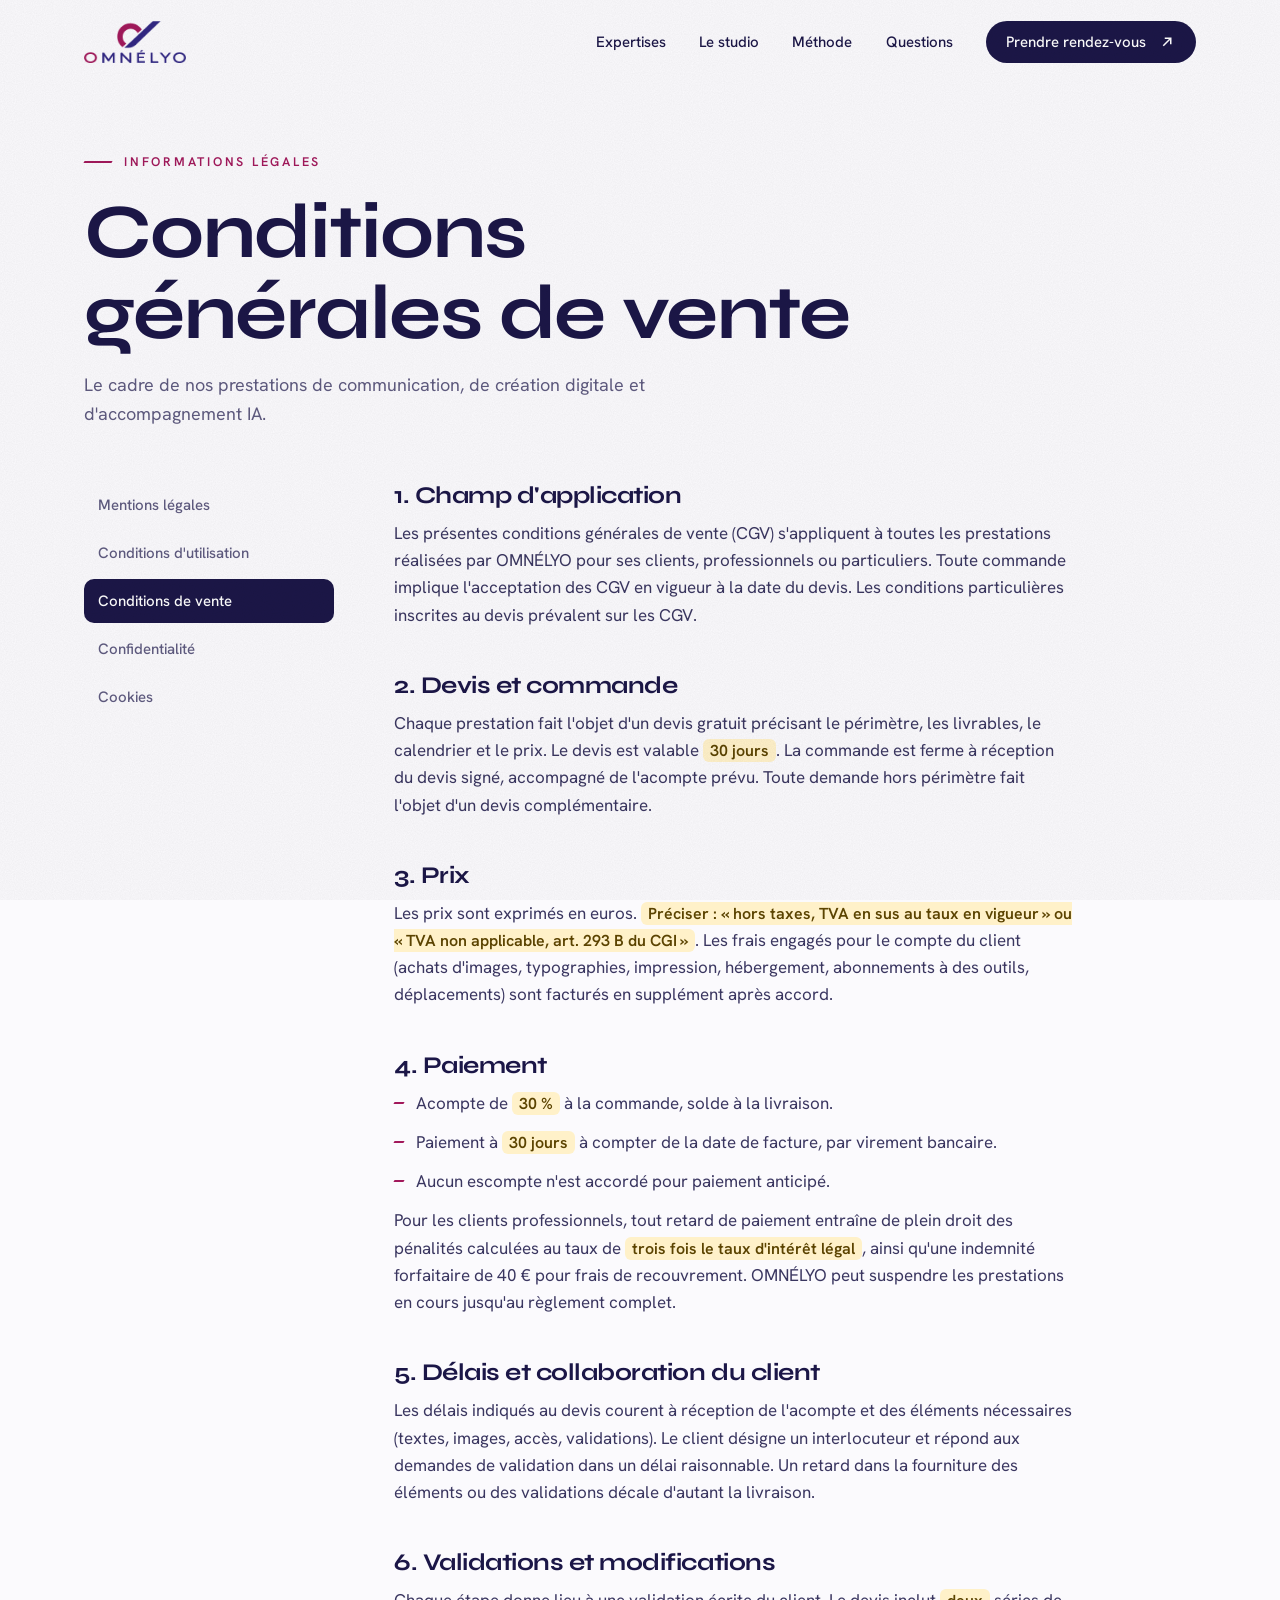
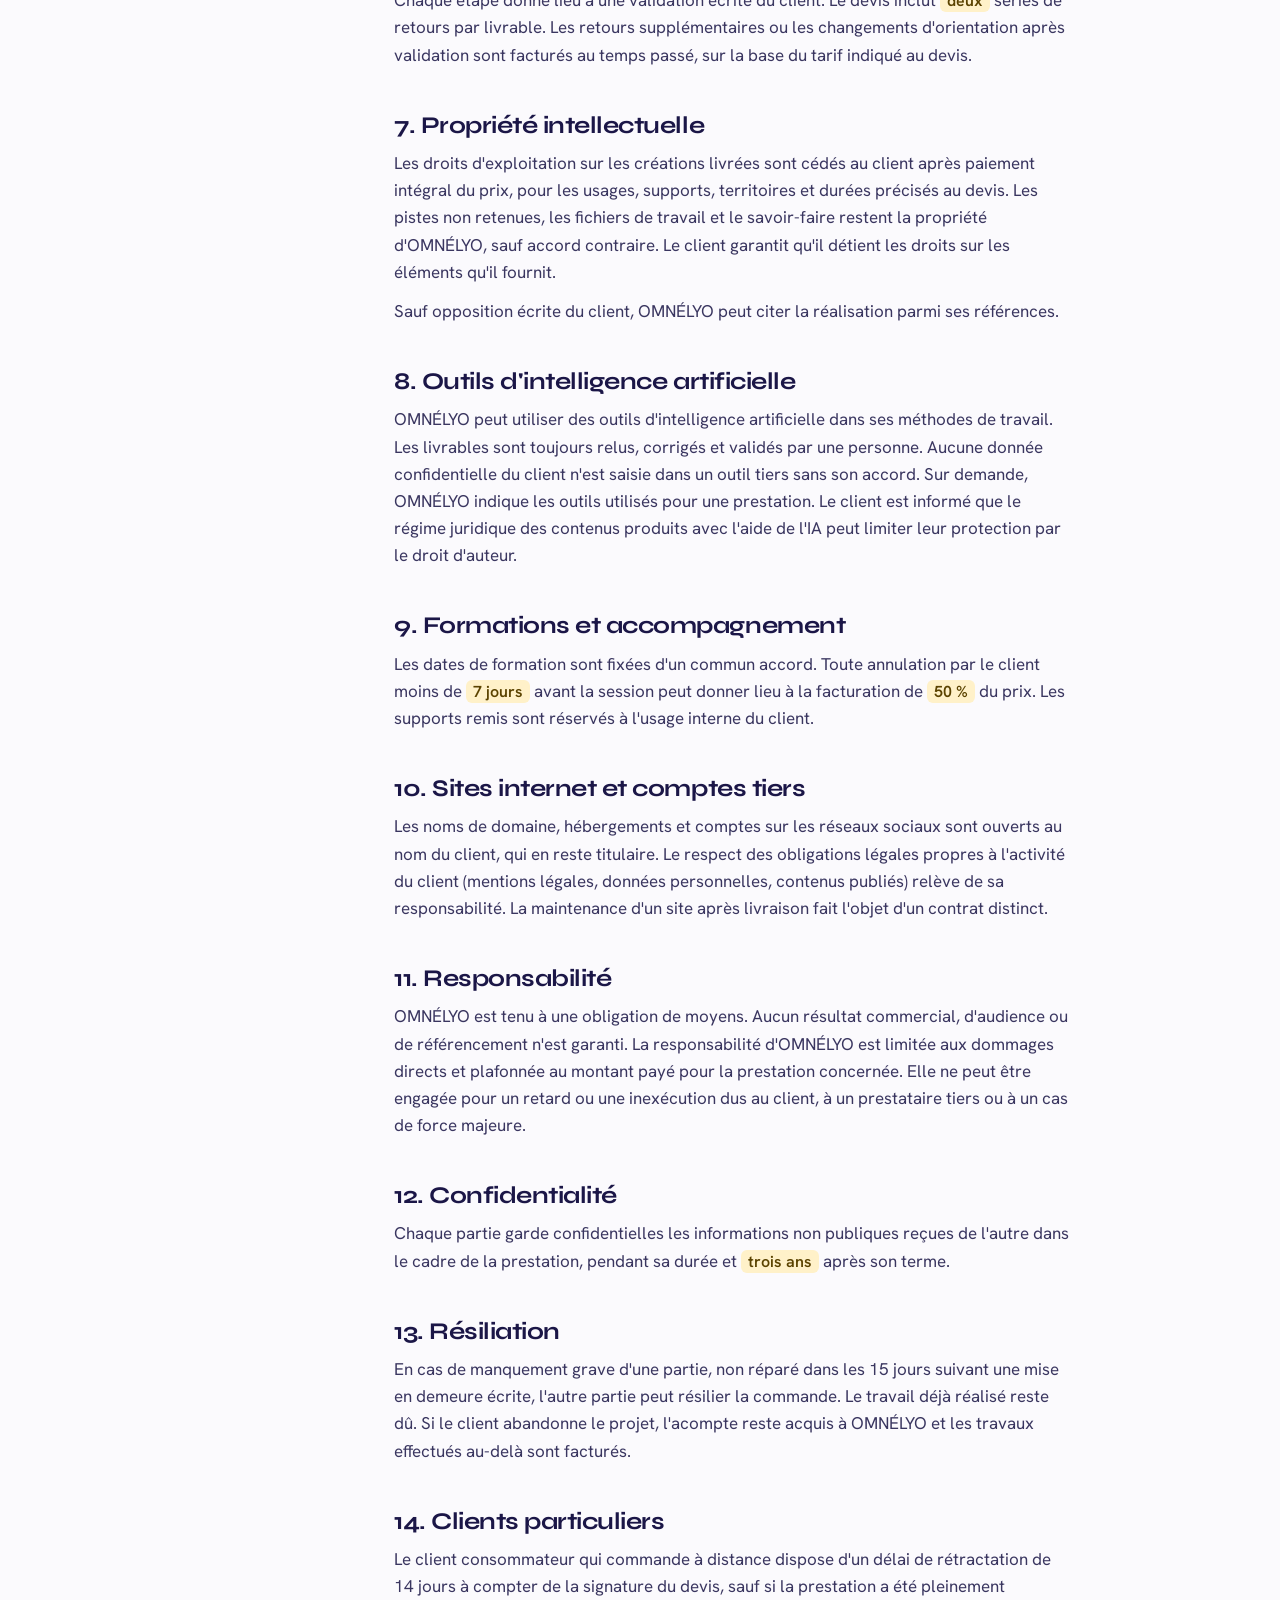
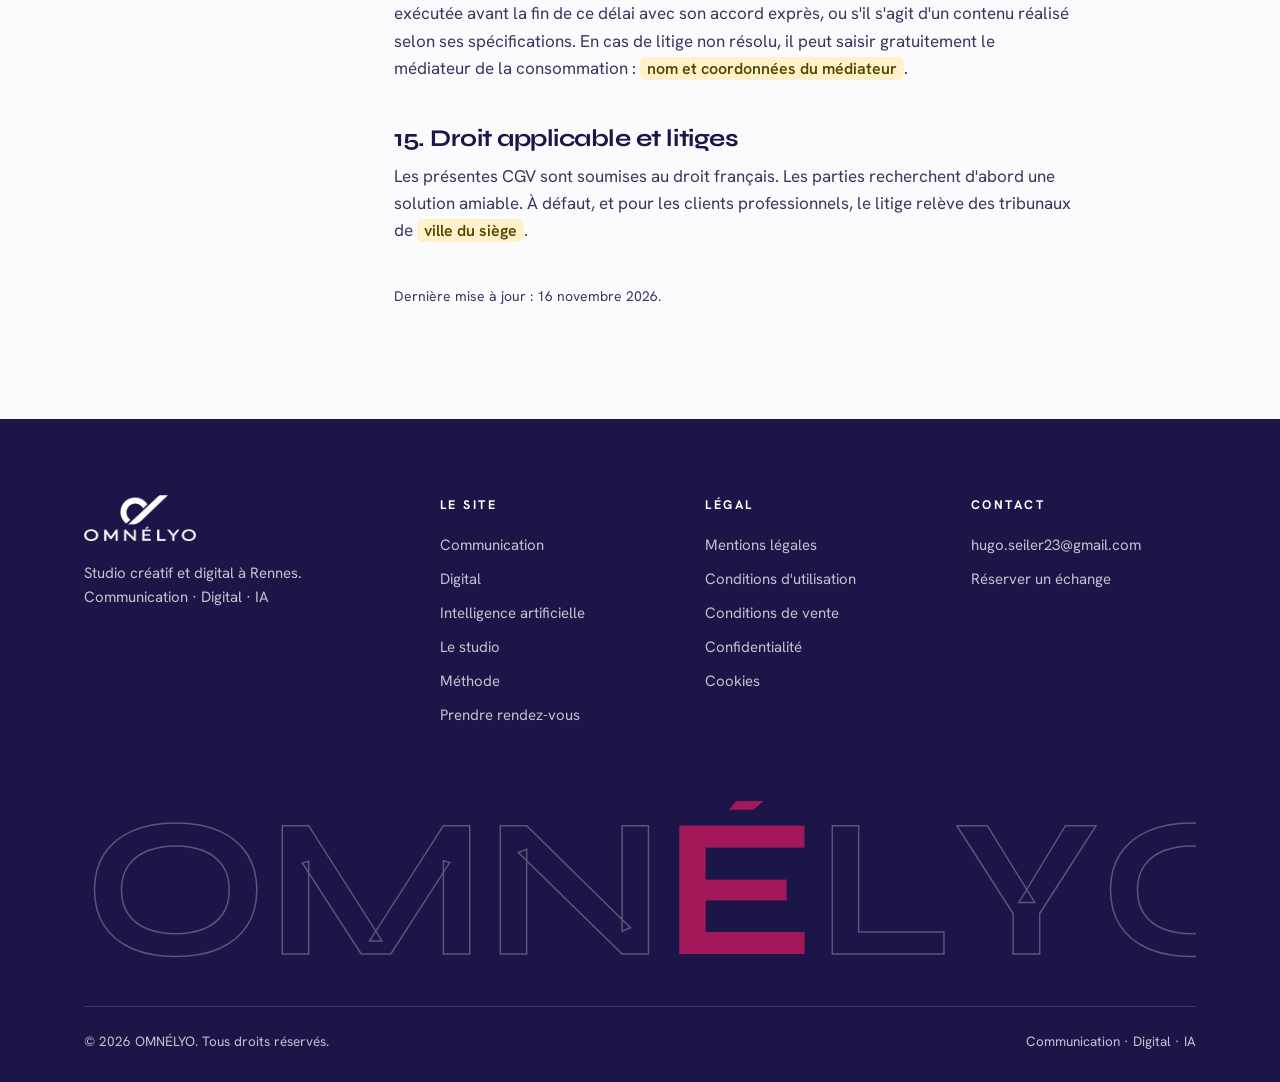
==== cgv/index.html @ 002ac0a0 "Référencement : pages séparées, balises, données structurées, sitemap Co-Authored-By: Claude Fable 5" ====
<!DOCTYPE html>
<html lang="fr">
<head>
<meta charset="utf-8">
<meta name="viewport" content="width=device-width, initial-scale=1">
<title>Conditions générales de vente | OMNÉLYO</title>
<meta name="description" content="Conditions générales de vente des prestations de communication, de création digitale et d&#x27;accompagnement IA d&#x27;OMNÉLYO.">
<meta name="robots" content="index, follow, max-image-preview:large">
<link rel="canonical" href="https://omnelyo.com/cgv/">
<meta property="og:type" content="website">
<meta property="og:site_name" content="OMNÉLYO">
<meta property="og:locale" content="fr_FR">
<meta property="og:title" content="Conditions générales de vente | OMNÉLYO">
<meta property="og:description" content="Conditions générales de vente des prestations de communication, de création digitale et d&#x27;accompagnement IA d&#x27;OMNÉLYO.">
<meta property="og:url" content="https://omnelyo.com/cgv/">
<meta property="og:image" content="https://omnelyo.com/assets/og-omnelyo.png">
<meta property="og:image:width" content="1200">
<meta property="og:image:height" content="630">
<meta name="twitter:card" content="summary_large_image">
<meta name="geo.region" content="FR-35">
<meta name="geo.placename" content="Rennes">
<meta name="theme-color" content="#1B1647">
<link rel="icon" href="../assets/logo-omnelyo.webp">
<link rel="preconnect" href="https://fonts.googleapis.com">
<link rel="preconnect" href="https://fonts.gstatic.com" crossorigin>
<link href="https://fonts.googleapis.com/css2?family=Hanken+Grotesk:wght@400;500;600&family=Syne:wght@600;700&display=swap" rel="stylesheet">
<link rel="stylesheet" href="../css/style.css">
<script>document.documentElement.classList.add("js")</script>
<script type="application/ld+json">{"@context": "https://schema.org", "@graph": [{"@type": "ProfessionalService", "@id": "https://omnelyo.com/#studio", "name": "OMNÉLYO", "url": "https://omnelyo.com/", "logo": "https://omnelyo.com/assets/logo-omnelyo.webp", "image": "https://omnelyo.com/assets/og-omnelyo.png", "description": "Studio créatif et digital à Rennes : communication, digital et intelligence artificielle.", "address": {"@type": "PostalAddress", "addressLocality": "Rennes", "addressRegion": "Bretagne", "addressCountry": "FR"}, "areaServed": [{"@type": "City", "name": "Rennes"}, {"@type": "AdministrativeArea", "name": "Ille-et-Vilaine"}, {"@type": "AdministrativeArea", "name": "Bretagne"}, {"@type": "Country", "name": "France"}], "knowsAbout": ["Stratégie de communication", "Identité visuelle", "Réseaux sociaux", "Montage vidéo", "Création de sites internet", "Intelligence artificielle"]}, {"@type": "BreadcrumbList", "itemListElement": [{"@type": "ListItem", "position": 1, "name": "Accueil", "item": "https://omnelyo.com/"}, {"@type": "ListItem", "position": 2, "name": "Conditions de vente", "item": "https://omnelyo.com/cgv/"}]}]}</script>
</head>
<body>
<a class="skip" href="#main">Aller au contenu</a>
<div class="progress" aria-hidden="true"></div>

<header class="header">
  <div class="wrap header__in">
    <a class="brand" href="../" aria-label="OMNÉLYO, retour à l'accueil"><img src="../assets/logo-omnelyo.webp" alt="OMNÉLYO, studio de communication à Rennes" width="248" height="102"></a>
    <button class="burger" aria-label="Ouvrir le menu" aria-expanded="false" aria-controls="menu"><span></span><span></span></button>
    <nav class="nav" id="menu" aria-label="Navigation principale">
      <a href="../#expertises">Expertises</a>
      <a href="../#studio">Le studio</a>
      <a href="../#methode">Méthode</a>
      <a href="../#questions">Questions</a>
      <a class="btn btn--sm" href="../rendez-vous/">Prendre rendez-vous <svg class="arrow" viewBox="0 0 24 24" fill="none" stroke="currentColor" stroke-width="2" aria-hidden="true"><path d="M7 17 17 7M9 7h8v8"/></svg></a>
    </nav>
  </div>
</header>

<main id="main">
<div class="view is-current">
  <section class="page"><div class="wrap">
    <div class="page__head"><p class="eyebrow">Informations légales</p><h1>Conditions générales de vente</h1><p>Le cadre de nos prestations de communication, de création digitale et d'accompagnement IA.</p></div>
    <div class="legal">
      <nav class="legal__nav" aria-label="Pages légales"><a data-nav href="../mentions-legales/">Mentions légales</a><a data-nav href="../cgu/">Conditions d'utilisation</a><a data-nav class="is-active" aria-current="page" href="../cgv/">Conditions de vente</a><a data-nav href="../confidentialite/">Confidentialité</a><a data-nav href="../cookies/">Cookies</a></nav>
      <div class="prose">
        <h2>1. Champ d'application</h2>
        <p>Les présentes conditions générales de vente (CGV) s'appliquent à toutes les prestations réalisées par OMNÉLYO pour ses clients, professionnels ou particuliers. Toute commande implique l'acceptation des CGV en vigueur à la date du devis. Les conditions particulières inscrites au devis prévalent sur les CGV.</p>
        <h2>2. Devis et commande</h2>
        <p>Chaque prestation fait l'objet d'un devis gratuit précisant le périmètre, les livrables, le calendrier et le prix. Le devis est valable <span class="todo">30 jours</span>. La commande est ferme à réception du devis signé, accompagné de l'acompte prévu. Toute demande hors périmètre fait l'objet d'un devis complémentaire.</p>
        <h2>3. Prix</h2>
        <p>Les prix sont exprimés en euros. <span class="todo">Préciser : « hors taxes, TVA en sus au taux en vigueur » ou « TVA non applicable, art. 293 B du CGI »</span>. Les frais engagés pour le compte du client (achats d'images, typographies, impression, hébergement, abonnements à des outils, déplacements) sont facturés en supplément après accord.</p>
        <h2>4. Paiement</h2>
        <ul>
          <li>Acompte de <span class="todo">30 %</span> à la commande, solde à la livraison.</li>
          <li>Paiement à <span class="todo">30 jours</span> à compter de la date de facture, par virement bancaire.</li>
          <li>Aucun escompte n'est accordé pour paiement anticipé.</li>
        </ul>
        <p>Pour les clients professionnels, tout retard de paiement entraîne de plein droit des pénalités calculées au taux de <span class="todo">trois fois le taux d'intérêt légal</span>, ainsi qu'une indemnité forfaitaire de 40 € pour frais de recouvrement. OMNÉLYO peut suspendre les prestations en cours jusqu'au règlement complet.</p>
        <h2>5. Délais et collaboration du client</h2>
        <p>Les délais indiqués au devis courent à réception de l'acompte et des éléments nécessaires (textes, images, accès, validations). Le client désigne un interlocuteur et répond aux demandes de validation dans un délai raisonnable. Un retard dans la fourniture des éléments ou des validations décale d'autant la livraison.</p>
        <h2>6. Validations et modifications</h2>
        <p>Chaque étape donne lieu à une validation écrite du client. Le devis inclut <span class="todo">deux</span> séries de retours par livrable. Les retours supplémentaires ou les changements d'orientation après validation sont facturés au temps passé, sur la base du tarif indiqué au devis.</p>
        <h2>7. Propriété intellectuelle</h2>
        <p>Les droits d'exploitation sur les créations livrées sont cédés au client après paiement intégral du prix, pour les usages, supports, territoires et durées précisés au devis. Les pistes non retenues, les fichiers de travail et le savoir-faire restent la propriété d'OMNÉLYO, sauf accord contraire. Le client garantit qu'il détient les droits sur les éléments qu'il fournit.</p>
        <p>Sauf opposition écrite du client, OMNÉLYO peut citer la réalisation parmi ses références.</p>
        <h2>8. Outils d'intelligence artificielle</h2>
        <p>OMNÉLYO peut utiliser des outils d'intelligence artificielle dans ses méthodes de travail. Les livrables sont toujours relus, corrigés et validés par une personne. Aucune donnée confidentielle du client n'est saisie dans un outil tiers sans son accord. Sur demande, OMNÉLYO indique les outils utilisés pour une prestation. Le client est informé que le régime juridique des contenus produits avec l'aide de l'IA peut limiter leur protection par le droit d'auteur.</p>
        <h2>9. Formations et accompagnement</h2>
        <p>Les dates de formation sont fixées d'un commun accord. Toute annulation par le client moins de <span class="todo">7 jours</span> avant la session peut donner lieu à la facturation de <span class="todo">50 %</span> du prix. Les supports remis sont réservés à l'usage interne du client.</p>
        <h2>10. Sites internet et comptes tiers</h2>
        <p>Les noms de domaine, hébergements et comptes sur les réseaux sociaux sont ouverts au nom du client, qui en reste titulaire. Le respect des obligations légales propres à l'activité du client (mentions légales, données personnelles, contenus publiés) relève de sa responsabilité. La maintenance d'un site après livraison fait l'objet d'un contrat distinct.</p>
        <h2>11. Responsabilité</h2>
        <p>OMNÉLYO est tenu à une obligation de moyens. Aucun résultat commercial, d'audience ou de référencement n'est garanti. La responsabilité d'OMNÉLYO est limitée aux dommages directs et plafonnée au montant payé pour la prestation concernée. Elle ne peut être engagée pour un retard ou une inexécution dus au client, à un prestataire tiers ou à un cas de force majeure.</p>
        <h2>12. Confidentialité</h2>
        <p>Chaque partie garde confidentielles les informations non publiques reçues de l'autre dans le cadre de la prestation, pendant sa durée et <span class="todo">trois ans</span> après son terme.</p>
        <h2>13. Résiliation</h2>
        <p>En cas de manquement grave d'une partie, non réparé dans les 15 jours suivant une mise en demeure écrite, l'autre partie peut résilier la commande. Le travail déjà réalisé reste dû. Si le client abandonne le projet, l'acompte reste acquis à OMNÉLYO et les travaux effectués au-delà sont facturés.</p>
        <h2>14. Clients particuliers</h2>
        <p>Le client consommateur qui commande à distance dispose d'un délai de rétractation de 14 jours à compter de la signature du devis, sauf si la prestation a été pleinement exécutée avant la fin de ce délai avec son accord exprès, ou s'il s'agit d'un contenu réalisé selon ses spécifications. En cas de litige non résolu, il peut saisir gratuitement le médiateur de la consommation : <span class="todo">nom et coordonnées du médiateur</span>.</p>
        <h2>15. Droit applicable et litiges</h2>
        <p>Les présentes CGV sont soumises au droit français. Les parties recherchent d'abord une solution amiable. À défaut, et pour les clients professionnels, le litige relève des tribunaux de <span class="todo">ville du siège</span>.</p>
        <p class="updated">Dernière mise à jour : 16 novembre 2026.</p>
      </div>
    </div>
  </div></section>
</div>
</main>

<footer class="footer">
  <div class="wrap">
    <div class="footer__grid">
      <div>
        <img class="footer__logo" loading="lazy" src="../assets/logo-omnelyo.webp" alt="OMNÉLYO" width="248" height="102">
        <p>Studio créatif et digital à Rennes.<br>Communication · Digital · IA</p>
      </div>
      <div><h4>Le site</h4><ul><li><a href="../communication/">Communication</a></li><li><a href="../digital/">Digital</a></li><li><a href="../intelligence-artificielle/">Intelligence artificielle</a></li><li><a href="../#studio">Le studio</a></li><li><a href="../#methode">Méthode</a></li><li><a href="../rendez-vous/">Prendre rendez-vous</a></li></ul></div>
      <div><h4>Légal</h4><ul><li><a href="../mentions-legales/">Mentions légales</a></li><li><a href="../cgu/">Conditions d'utilisation</a></li><li><a href="../cgv/">Conditions de vente</a></li><li><a href="../confidentialite/">Confidentialité</a></li><li><a href="../cookies/">Cookies</a></li></ul></div>
      <div><h4>Contact</h4><ul><li><a data-cfg="email" href="mailto:hugo.seiler23@gmail.com">hugo.seiler23@gmail.com</a></li><li><a href="../rendez-vous/">Réserver un échange</a></li></ul></div>
    </div>
    <div class="wordmark reveal" aria-hidden="true"><span style="--i:0">O</span><span style="--i:1">M</span><span style="--i:2">N</span><span style="--i:3">É</span><span style="--i:4">L</span><span style="--i:5">Y</span><span style="--i:6">O</span></div>
    <div class="footer__base"><span>© <span data-year>2026</span> OMNÉLYO. Tous droits réservés.</span><span>Communication · Digital · IA</span></div>
  </div>
</footer>

<script src="../js/main.js" defer></script>
</body>
</html>
---- css/style.css ----
/* OMNÉLYO — feuille de style
   Idée de mise en page : papier clair, encre indigo, un seul geste fort
   (les rubans diagonaux du logo) et beaucoup d'air autour. */
:root {
  color-scheme: light;
  --paper: #FBFAFD;
  --mist: #F1EFF9;
  --ink: #1B1647;
  --indigo: #312783;
  --magenta: #A2185B;
  --muted: #5F5B80;
  --line: rgba(49, 39, 131, .14);
  --white: #fff;
  --font-display: "Syne", "Trebuchet MS", "Segoe UI", sans-serif;
  --font-body: "Hanken Grotesk", "Segoe UI", system-ui, sans-serif;
  --gutter: clamp(20px, 5vw, 72px);
  --max: 1240px;
  --ease: cubic-bezier(.2, .7, .1, 1);
  --radius: 18px;
}

*, *::before, *::after { box-sizing: border-box; }
html { scroll-behavior: smooth; -webkit-text-size-adjust: 100%; }
body {
  margin: 0;
  background: var(--paper);
  color: var(--ink);
  font-family: var(--font-body);
  font-size: 17px;
  line-height: 1.6;
  -webkit-font-smoothing: antialiased;
  overflow-x: hidden;
}
img { max-width: 100%; display: block; }
a { color: inherit; }
h1, h2, h3 { font-family: var(--font-display); line-height: 1.05; margin: 0; text-wrap: balance; letter-spacing: -.02em; }
p { margin: 0; }
ul, ol { margin: 0; padding: 0; list-style: none; }
button { font: inherit; color: inherit; cursor: pointer; }
:focus-visible { outline: 2px solid var(--magenta); outline-offset: 3px; border-radius: 4px; }
::selection { background: var(--magenta); color: var(--white); }

.wrap { width: 100%; max-width: var(--max); margin: 0 auto; padding: 0 var(--gutter); }
.eyebrow {
  font-size: 12.5px; font-weight: 600; letter-spacing: .22em; text-transform: uppercase;
  color: var(--magenta); display: inline-flex; align-items: center; gap: 12px;
}
.eyebrow::before { content: ""; width: 28px; height: 2px; background: currentColor; transform: skewX(-30deg); }

/* ---------- Barre de progression + en-tête ---------- */
.progress { position: fixed; inset: 0 0 auto 0; height: 3px; z-index: 60; background: linear-gradient(90deg, var(--magenta), var(--indigo)); transform-origin: 0 50%; transform: scaleX(0); }
.header {
  position: fixed; inset: 0 0 auto 0; z-index: 50;
  transition: background .4s, box-shadow .4s, backdrop-filter .4s;
}
.header__in { display: flex; align-items: center; justify-content: space-between; gap: 24px; height: 84px; transition: height .4s var(--ease); }
.header.is-scrolled { background: rgba(251, 250, 253, .86); backdrop-filter: blur(14px); -webkit-backdrop-filter: blur(14px); box-shadow: 0 1px 0 var(--line); }
.header.is-scrolled .header__in { height: 66px; }
.brand img { height: 42px; width: auto; transition: height .4s var(--ease); }
.header.is-scrolled .brand img { height: 34px; }
.nav { display: flex; align-items: center; gap: clamp(18px, 2.6vw, 38px); }
.nav a { text-decoration: none; font-size: 15px; font-weight: 500; position: relative; }
.nav a:not(.btn) { padding: 6px 0; }
.nav a:not(.btn)::after { content: ""; position: absolute; left: 0; right: 0; bottom: 0; height: 2px; background: var(--magenta); transform: scaleX(0); transform-origin: 100% 50%; transition: transform .45s var(--ease); }
.nav a:not(.btn):hover::after, .nav a.is-active::after { transform: scaleX(1); transform-origin: 0 50%; }
.burger { display: none; width: 44px; height: 44px; border: 1px solid var(--line); border-radius: 50%; background: var(--white); position: relative; }
.burger span { position: absolute; left: 13px; right: 13px; height: 2px; background: var(--ink); transition: transform .4s var(--ease), top .4s var(--ease); }
.burger span:first-child { top: 17px; } .burger span:last-child { top: 25px; }
.burger[aria-expanded="true"] span:first-child { top: 21px; transform: rotate(45deg); }
.burger[aria-expanded="true"] span:last-child { top: 21px; transform: rotate(-45deg); }

/* ---------- Boutons ---------- */
.btn {
  --bg: var(--ink); --fg: var(--white);
  display: inline-flex; align-items: center; gap: 12px;
  padding: 15px 26px; border-radius: 999px; border: 0;
  background: var(--bg); color: var(--fg); text-decoration: none;
  font-weight: 600; font-size: 15.5px; line-height: 1;
  position: relative; overflow: hidden; isolation: isolate;
  transition: transform .5s var(--ease), box-shadow .5s var(--ease);
  will-change: transform;
}
.btn::before { content: ""; position: absolute; inset: -1px; z-index: -1; background: var(--magenta); transform: translateX(-102%) skewX(-18deg); transform-origin: 0 0; transition: transform .6s var(--ease); width: 130%; }
.btn:hover::before { transform: translateX(-8%) skewX(-18deg); }
.btn:hover { box-shadow: 0 14px 34px -14px rgba(162, 24, 91, .55); }
.btn .arrow { width: 18px; height: 18px; transition: transform .5s var(--ease); }
.btn:hover .arrow { transform: translate(3px, -3px); }
.btn--ghost { --bg: transparent; --fg: var(--ink); box-shadow: inset 0 0 0 1.5px var(--line); }
.btn--ghost:hover { color: var(--white); }
.btn--light { --bg: var(--white); --fg: var(--ink); }
.btn--light:hover { color: var(--white); }
.btn--sm { padding: 12px 20px; font-size: 14.5px; }

/* ---------- Héros ---------- */
.hero { position: relative; padding: clamp(150px, 20vh, 220px) 0 clamp(120px, 20vh, 220px); overflow: hidden; }
.hero canvas { position: absolute; inset: 0; width: 100%; height: 100%; pointer-events: none; }
.hero .wrap { position: relative; }
.hero h1 { font-size: clamp(42px, 7.4vw, 108px); font-weight: 700; max-width: 12ch; margin: 26px 0 30px; }
.hero h1 em { font-style: normal; color: var(--magenta); }
.line { display: block; overflow: hidden; padding-bottom: .08em; }
.line > span { display: block; transform: translateY(105%); animation: rise 1.1s var(--ease) forwards; }
.line:nth-child(2) > span { animation-delay: .1s; } .line:nth-child(3) > span { animation-delay: .2s; } .line:nth-child(4) > span { animation-delay: .3s; }
@keyframes rise { to { transform: none; } }
.hero__lead { font-size: clamp(17px, 1.6vw, 21px); max-width: 46ch; color: var(--muted); }
.hero__cta { display: flex; flex-wrap: wrap; gap: 14px; margin-top: 38px; }
.fade-in { opacity: 0; transform: translateY(18px); animation: fadeUp 1s var(--ease) .55s forwards; }
.fade-in.d2 { animation-delay: .7s; } .fade-in.d0 { animation-delay: .05s; }
@keyframes fadeUp { to { opacity: 1; transform: none; } }
.hero__meta { position: absolute; right: var(--gutter); bottom: -70px; font-size: 12.5px; letter-spacing: .22em; text-transform: uppercase; color: var(--muted); display: flex; align-items: center; gap: 12px; }
.hero__meta i { width: 1px; height: 46px; background: var(--ink); display: block; transform-origin: 50% 0; animation: drip 2.2s var(--ease) infinite; }
@keyframes drip { 0% { transform: scaleY(0); } 50% { transform: scaleY(1); transform-origin: 50% 0; } 51% { transform-origin: 50% 100%; } 100% { transform: scaleY(0); transform-origin: 50% 100%; } }

/* ---------- Bandeau défilant ---------- */
.marquee { border-block: 1px solid var(--line); padding: 22px 0; overflow: hidden; background: var(--white); }
.marquee__track { display: flex; width: max-content; gap: 0; animation: slide 38s linear infinite; }
.marquee:hover .marquee__track { animation-play-state: paused; }
.marquee span { font-family: var(--font-display); font-weight: 600; font-size: clamp(18px, 2vw, 26px); white-space: nowrap; padding: 0 26px; display: inline-flex; align-items: center; gap: 52px; }
.marquee span::after { content: ""; width: 3px; height: 26px; background: var(--magenta); transform: skewX(-24deg); }
@keyframes slide { to { transform: translateX(-50%); } }

/* ---------- Sections ---------- */
.section { padding: clamp(84px, 11vw, 160px) 0; position: relative; }
.section__head { display: grid; grid-template-columns: 1fr 1fr; gap: 28px 60px; align-items: end; margin-bottom: clamp(44px, 6vw, 84px); }
.section__head h2 { font-size: clamp(34px, 4.8vw, 66px); font-weight: 700; margin-top: 20px; }

.section__head p:not(.eyebrow) { color: var(--muted); max-width: 48ch; font-size: 18px; }

/* Expertises */
.pillars { display: grid; grid-template-columns: repeat(3, 1fr); gap: 20px; }
.pillar {
  --mx: 50%; --my: 0%;
  position: relative; background: var(--white); border: 1px solid var(--line); border-radius: var(--radius);
  padding: clamp(26px, 3vw, 40px); overflow: hidden; display: flex; flex-direction: column; gap: 22px;
  transition: transform .6s var(--ease), border-color .4s, box-shadow .6s var(--ease);
}
.pillar::before { content: ""; position: absolute; inset: 0; background: radial-gradient(420px circle at var(--mx) var(--my), rgba(162, 24, 91, .10), transparent 60%); opacity: 0; transition: opacity .5s; pointer-events: none; }
.pillar:hover { transform: translateY(-6px); border-color: rgba(162, 24, 91, .35); box-shadow: 0 30px 60px -36px rgba(27, 22, 71, .35); }
.pillar:hover::before { opacity: 1; }
.pillar__num { font-family: var(--font-display); font-size: 14px; font-weight: 700; color: var(--magenta); letter-spacing: .1em; display: flex; justify-content: space-between; align-items: center; }
.pillar__icon { width: 54px; height: 54px; color: var(--indigo); }
.pillar__icon path, .pillar__icon circle, .pillar__icon rect { stroke-dasharray: 200; stroke-dashoffset: 200; transition: stroke-dashoffset 1.6s var(--ease) .2s; }
.is-in .pillar__icon path, .is-in .pillar__icon circle, .is-in .pillar__icon rect { stroke-dashoffset: 0; }
.pillar h3 { font-size: clamp(26px, 2.6vw, 34px); font-weight: 700; }
.pillar > p { color: var(--muted); font-size: 16px; }
.pillar li { padding: 13px 0; border-top: 1px solid var(--line); font-size: 15.5px; font-weight: 500; display: flex; gap: 12px; align-items: baseline; }
.pillar li::before { content: ""; flex: none; width: 10px; height: 2px; background: var(--magenta); transform: translateY(-4px) skewX(-30deg); transition: width .4s var(--ease); }
.pillar li:hover::before { width: 20px; }

/* Studio (fond encre) */
.studio { background: var(--ink); color: var(--white); overflow: hidden; }
.studio::before { content: ""; position: absolute; top: -20%; right: -8%; width: 46vw; height: 140%; background: linear-gradient(180deg, rgba(162, 24, 91, .5), rgba(49, 39, 131, 0)); transform: skewX(-24deg); opacity: .5; pointer-events: none; }
.studio .eyebrow { color: #F08DBB; }
.studio__quote { font-family: var(--font-display); font-weight: 600; font-size: clamp(28px, 4.4vw, 60px); line-height: 1.12; letter-spacing: -.02em; max-width: 19ch; margin: 26px 0 0; position: relative; }
.studio__quote .w { opacity: .22; transition: opacity .5s; }
.studio__quote .w.on { opacity: 1; }
.studio__grid { display: grid; grid-template-columns: 1.5fr 1fr; gap: 60px; align-items: end; position: relative; }
.studio__grid > p:not(.studio__quote) { color: rgba(255, 255, 255, .72); font-size: 18px; max-width: 40ch; }
.figures { display: grid; grid-template-columns: repeat(3, 1fr); gap: 20px; margin-top: clamp(56px, 7vw, 100px); border-top: 1px solid rgba(255, 255, 255, .16); position: relative; }
.figure { padding-top: 26px; }
.figure b { font-family: var(--font-display); font-size: clamp(54px, 7vw, 104px); font-weight: 700; line-height: 1; display: block; font-variant-numeric: tabular-nums; }
.figure span { color: rgba(255, 255, 255, .7); font-size: 15.5px; display: block; margin-top: 10px; max-width: 24ch; }

/* Méthode */
.steps { position: relative; display: grid; gap: 0; max-width: 900px; margin-left: auto; }
.steps__rail { position: absolute; left: 21px; top: 10px; bottom: 10px; width: 2px; background: var(--line); }
.steps__rail i { position: absolute; inset: 0; background: linear-gradient(180deg, var(--magenta), var(--indigo)); transform-origin: 50% 0; transform: scaleY(0); display: block; }
.step { display: grid; grid-template-columns: 44px 1fr; gap: clamp(20px, 4vw, 48px); padding: 26px 0 46px; position: relative; }
.step__dot { width: 44px; height: 44px; border-radius: 50%; background: var(--paper); border: 2px solid var(--line); display: grid; place-items: center; font-family: var(--font-display); font-weight: 700; font-size: 14px; z-index: 1; transition: background .5s, color .5s, border-color .5s, transform .5s var(--ease); }
.step.is-in .step__dot { background: var(--ink); color: var(--white); border-color: var(--ink); transform: scale(1.08); }
.step h3 { font-size: clamp(24px, 2.6vw, 34px); margin-bottom: 10px; }
.step p { color: var(--muted); max-width: 52ch; }

/* Engagements */
.values { background: var(--mist); }
.values__grid { display: grid; grid-template-columns: repeat(4, 1fr); gap: 0; border-top: 1px solid var(--line); }
.value { padding: 34px 26px 34px 0; border-right: 1px solid var(--line); margin-right: 26px; }
.value:last-child { border-right: 0; margin-right: 0; }
.value h3 { font-size: 22px; margin-bottom: 12px; }
.value p { color: var(--muted); font-size: 15.5px; }
.value svg { width: 30px; height: 30px; color: var(--magenta); margin-bottom: 22px; }

/* Appel final */
.cta { padding: clamp(84px, 11vw, 150px) 0; }
.cta__box { background: var(--indigo); color: var(--white); border-radius: clamp(20px, 3vw, 36px); padding: clamp(40px, 7vw, 100px); position: relative; overflow: hidden; display: grid; gap: 30px; }
.cta__box::before, .cta__box::after { content: ""; position: absolute; top: -30%; height: 160%; transform: skewX(-24deg); pointer-events: none; }
.cta__box::before { right: 6%; width: 16%; background: var(--magenta); animation: sway 9s ease-in-out infinite alternate; }
.cta__box::after { right: 26%; width: 5%; background: rgba(255, 255, 255, .12); animation: sway 12s ease-in-out infinite alternate-reverse; }
@keyframes sway { to { transform: skewX(-24deg) translateX(46px); } }
.cta__box > * { position: relative; z-index: 1; }
.cta__box h2 { font-size: clamp(36px, 6vw, 84px); max-width: 13ch; }
.cta__box p { max-width: 44ch; color: rgba(255, 255, 255, .8); font-size: 18px; }

/* ---------- Pied de page ---------- */
.footer { background: var(--ink); color: rgba(255, 255, 255, .74); padding: 76px 0 30px; font-size: 15px; }
.footer__grid { display: grid; grid-template-columns: 1.4fr 1fr 1fr 1fr; gap: 40px; }
.footer__logo { height: 46px; width: auto; filter: brightness(0) invert(1); margin-bottom: 20px; }
.footer h4 { font-family: var(--font-body); color: var(--white); font-size: 12.5px; letter-spacing: .2em; text-transform: uppercase; margin: 0 0 18px; }
.footer li { margin-bottom: 10px; }
.footer a { text-decoration: none; transition: color .3s; }
.footer a:hover { color: var(--white); }
.footer__base { margin-top: 60px; padding-top: 24px; border-top: 1px solid rgba(255, 255, 255, .14); display: flex; flex-wrap: wrap; gap: 12px 30px; justify-content: space-between; font-size: 13.5px; }

/* ---------- Apparitions au défilement ---------- */
.js .reveal { opacity: 0; transform: translateY(34px); transition: opacity 1s var(--ease), transform 1.1s var(--ease); transition-delay: calc(var(--i, 0) * 90ms); }
.js .reveal.is-in { opacity: 1; transform: none; }

/* ---------- Vues (routage par ancre) ---------- */
.view { display: none; }
.view.is-current { display: block; animation: viewIn .7s var(--ease); }
@keyframes viewIn { from { opacity: 0; transform: translateY(16px); } }
.page { padding: clamp(130px, 16vh, 180px) 0 100px; }
.page__head { max-width: 860px; margin-bottom: 54px; }
.page__head h1 { font-size: clamp(38px, 6vw, 80px); margin: 20px 0 18px; }
.page__head p:not(.eyebrow) { color: var(--muted); font-size: 18px; max-width: 58ch; }

/* ---------- Rendez-vous ---------- */
.booking { display: grid; grid-template-columns: 1fr 340px; gap: 28px; align-items: start; }
.booking__main { background: var(--white); border: 1px solid var(--line); border-radius: var(--radius); padding: clamp(22px, 3.4vw, 44px); min-width: 0; }
.stepper { display: flex; gap: 8px; margin-bottom: 34px; }
.stepper li { flex: 1; font-size: 13px; font-weight: 600; color: var(--muted); padding-top: 12px; border-top: 3px solid var(--line); transition: color .4s, border-color .4s; }
.stepper li.is-on { color: var(--ink); border-color: var(--magenta); }
.stepper li.is-done { color: var(--ink); border-color: var(--indigo); }
.bstep { display: none; border: 0; padding: 0; margin: 0; min-width: 0; }
.bstep.is-current { display: block; animation: viewIn .55s var(--ease); }
.bstep legend, .bstep h2 { font-family: var(--font-display); font-size: clamp(24px, 2.6vw, 32px); font-weight: 700; padding: 0; margin-bottom: 8px; letter-spacing: -.02em; }
.bstep .hint { color: var(--muted); margin-bottom: 26px; font-size: 16px; }
.choices { display: grid; grid-template-columns: repeat(2, 1fr); gap: 12px; }
.choice { position: relative; }
.choice input { position: absolute; opacity: 0; inset: 0; }
.choice label { display: block; height: 100%; padding: 20px; border: 1.5px solid var(--line); border-radius: 14px; cursor: pointer; transition: border-color .3s, background .3s, transform .4s var(--ease); }
.choice label b { display: block; font-family: var(--font-display); font-size: 19px; margin-bottom: 4px; }
.choice label span { color: var(--muted); font-size: 14.5px; line-height: 1.45; display: block; }
.choice label:hover { transform: translateY(-2px); border-color: rgba(49, 39, 131, .4); }
.choice input:checked + label { border-color: var(--magenta); background: rgba(162, 24, 91, .05); }
.choice input:focus-visible + label { outline: 2px solid var(--magenta); outline-offset: 3px; }
.days { display: grid; grid-auto-flow: column; grid-auto-columns: 78px; gap: 8px; overflow-x: auto; padding: 4px 2px 14px; scrollbar-width: thin; }
.day, .slot { border: 1.5px solid var(--line); background: var(--white); border-radius: 12px; transition: border-color .3s, background .3s, color .3s, transform .3s var(--ease); }
.day { padding: 12px 6px; text-align: center; line-height: 1.25; }
.day small { display: block; font-size: 12px; text-transform: uppercase; letter-spacing: .1em; color: var(--muted); }
.day b { display: block; font-family: var(--font-display); font-size: 24px; }
.day:hover, .slot:hover { border-color: rgba(49, 39, 131, .45); transform: translateY(-2px); }
.day[aria-pressed="true"], .slot[aria-pressed="true"] { background: var(--ink); border-color: var(--ink); color: var(--white); }
.day[aria-pressed="true"] small { color: rgba(255, 255, 255, .7); }
.slots { display: grid; grid-template-columns: repeat(auto-fill, minmax(96px, 1fr)); gap: 8px; margin-top: 18px; }
.slot { padding: 12px; font-weight: 600; font-variant-numeric: tabular-nums; }
.sub { font-size: 13px; font-weight: 600; letter-spacing: .14em; text-transform: uppercase; color: var(--muted); margin: 22px 0 8px; }
.fields { display: grid; grid-template-columns: 1fr 1fr; gap: 16px; }
.field { display: grid; gap: 6px; }
.field--full { grid-column: 1 / -1; }
.field label { font-size: 14px; font-weight: 600; }
.field input, .field textarea { font: inherit; color: var(--ink); padding: 14px 16px; border: 1.5px solid var(--line); border-radius: 12px; background: var(--paper); width: 100%; transition: border-color .3s, box-shadow .3s; }
.field input:focus, .field textarea:focus { outline: 0; border-color: var(--indigo); box-shadow: 0 0 0 4px rgba(49, 39, 131, .12); }
.field textarea { min-height: 110px; resize: vertical; }
.consent { display: flex; gap: 12px; align-items: flex-start; font-size: 14.5px; color: var(--muted); grid-column: 1 / -1; }
.consent input { width: 20px; height: 20px; margin-top: 2px; accent-color: var(--magenta); flex: none; }
.bnav { display: flex; justify-content: space-between; gap: 12px; margin-top: 34px; flex-wrap: wrap; }
.error { color: #B3123F; font-size: 14.5px; font-weight: 600; margin-top: 16px; min-height: 1.4em; }
.recap { background: var(--ink); color: var(--white); border-radius: var(--radius); padding: 30px; position: sticky; top: 90px; overflow: hidden; }
.recap::before { content: ""; position: absolute; top: -20%; right: -30px; width: 70px; height: 140%; background: var(--magenta); transform: skewX(-24deg); opacity: .55; }
.recap > * { position: relative; }
.recap h3 { font-size: 20px; margin-bottom: 20px; }
.recap dl { margin: 0; display: grid; gap: 16px; }
.recap dt { font-size: 12px; letter-spacing: .18em; text-transform: uppercase; color: rgba(255, 255, 255, .6); }
.recap dd { margin: 2px 0 0; font-weight: 600; font-size: 16.5px; }
.recap p { margin-top: 24px; font-size: 14px; color: rgba(255, 255, 255, .7); }
.done { text-align: left; }
.done__check { width: 64px; height: 64px; margin-bottom: 22px; color: var(--magenta); }
.done__check circle, .done__check path { stroke-dasharray: 180; stroke-dashoffset: 180; animation: draw 1.2s var(--ease) .15s forwards; }
@keyframes draw { to { stroke-dashoffset: 0; } }
.done pre { white-space: pre-wrap; font: 14.5px/1.6 var(--font-body); background: var(--mist); border-radius: 12px; padding: 18px; margin: 22px 0; overflow-wrap: anywhere; }
.done__actions { display: flex; flex-wrap: wrap; gap: 12px; }

/* ---------- Pages légales ---------- */
.legal { display: grid; grid-template-columns: 250px 1fr; gap: 60px; align-items: start; }
.legal__nav { position: sticky; top: 96px; display: grid; gap: 4px; }
.legal__nav a { text-decoration: none; padding: 10px 14px; border-radius: 10px; font-weight: 500; font-size: 15px; color: var(--muted); transition: background .3s, color .3s; }
.legal__nav a:hover { background: var(--mist); color: var(--ink); }
.legal__nav a.is-active { background: var(--ink); color: var(--white); }
.prose { max-width: 68ch; }
.prose h2 { font-size: 24px; margin: 44px 0 12px; }
.prose h2:first-child { margin-top: 0; }
.prose p, .prose li { color: #3A3660; margin-bottom: 12px; }
.prose ul { list-style: none; }
.prose li { padding-left: 22px; position: relative; }
.prose li::before { content: ""; position: absolute; left: 0; top: .72em; width: 10px; height: 2px; background: var(--magenta); transform: skewX(-30deg); }
.prose a { color: var(--indigo); text-underline-offset: 3px; }
.prose table { border-collapse: collapse; width: 100%; font-size: 15px; margin: 8px 0 16px; }
.prose th, .prose td { text-align: left; padding: 10px 12px; border-bottom: 1px solid var(--line); vertical-align: top; }
.prose .table { overflow-x: auto; }
.todo { background: #FFF1C9; color: #5B4300; padding: 1px 7px; border-radius: 6px; font-weight: 600; font-size: .94em; white-space: normal; }
.updated { font-size: 14px; color: var(--muted); margin-top: 40px; }

/* ---------- Adaptation aux écrans ---------- */
@media (max-width: 1000px) {
  .pillars { grid-template-columns: 1fr; }
  .section__head, .studio__grid { grid-template-columns: 1fr; }
  .values__grid { grid-template-columns: 1fr 1fr; }
  .value { border-right: 0; margin-right: 0; border-bottom: 1px solid var(--line); padding-right: 20px; }
  .booking { grid-template-columns: 1fr; }
  .recap { position: static; }
  .legal { grid-template-columns: 1fr; gap: 30px; }
  .legal__nav { position: static; display: flex; flex-wrap: wrap; }
  .footer__grid { grid-template-columns: 1fr 1fr; }
}
@media (max-width: 820px) {
  .burger { display: block; z-index: 2; }
  .nav { position: fixed; inset: 0; background: var(--paper); flex-direction: column; justify-content: center; gap: 26px; opacity: 0; visibility: hidden; transform: translateY(-12px); transition: opacity .4s, transform .5s var(--ease), visibility .4s; }
  .nav.is-open { opacity: 1; visibility: visible; transform: none; }
  .nav a:not(.btn) { font-family: var(--font-display); font-size: 30px; font-weight: 700; }
  .hero__meta { display: none; }
  .hero canvas { opacity: .55; }
}
@media (max-width: 600px) {
  body { font-size: 16px; }
  .figures { grid-template-columns: 1fr; }
  .values__grid, .choices, .fields, .footer__grid { grid-template-columns: 1fr; }
  .stepper li { font-size: 0; } .stepper li::first-letter { font-size: 13px; }
  .step { grid-template-columns: 44px 1fr; gap: 18px; }
}
@media (prefers-reduced-motion: reduce) {
  html { scroll-behavior: auto; }
  *, *::before, *::after { animation-duration: .01ms !important; animation-iteration-count: 1 !important; transition-duration: .01ms !important; transition-delay: 0ms !important; }
  .marquee__track { animation: none; }
  .js .reveal { opacity: 1; transform: none; }
}

html:not(.js) .view { display: block; }

/* =====================================================================
   VERSION 2 — rythme plus posé, signature plus affirmée
   ===================================================================== */
:root { --ease: cubic-bezier(.16, .84, .24, 1); }
.section { padding: clamp(70px, 8vw, 124px) 0; }
.section__head { margin-bottom: clamp(34px, 4.5vw, 64px); }
.hero { padding-bottom: clamp(110px, 16vh, 180px); }

/* Rideau d'ouverture : les deux obliques du logo s'écartent */
.curtain { position: fixed; inset: 0; z-index: 100; pointer-events: none; overflow: hidden; }
.curtain i { position: absolute; top: -20%; height: 140%; width: 200vmax; transform: skewX(-24deg); }
.curtain i:first-child { right: calc(50% - 1px); background: var(--ink); animation: wipeL 1.5s var(--ease) .25s forwards; }
.curtain i:last-child { left: calc(50% - 1px); background: var(--magenta); animation: wipeR 1.5s var(--ease) .25s forwards; }
@keyframes wipeL { to { transform: skewX(-24deg) translateX(-130vmax); } }
@keyframes wipeR { to { transform: skewX(-24deg) translateX(130vmax); } }

/* Entrée du héros, calée après le rideau */
.line > span { animation-duration: 1.7s; animation-delay: .85s; }
.line:nth-child(2) > span { animation-delay: 1s; } .line:nth-child(3) > span { animation-delay: 1.15s; }
.fade-in { animation-duration: 1.5s; animation-delay: 1.6s; }
.fade-in.d0 { animation-delay: .8s; } .fade-in.d2 { animation-delay: 1.8s; }
.js .reveal { transition-duration: 1.5s, 1.6s; transition-delay: calc(var(--i, 0) * 140ms); }
.view.is-current { animation-duration: 1s; }
.btn::before { transition-duration: .85s; }
.btn, .btn .arrow { transition-duration: .7s; }

/* Bandeau typographique */
.bigtype { padding: clamp(26px, 4vw, 54px) 0; border-block: 1px solid var(--line); background: var(--white); overflow: hidden; display: grid; gap: clamp(6px, 1vw, 14px); }
.bigtype__row { display: flex; align-items: center; width: max-content; gap: clamp(22px, 3vw, 48px); will-change: transform; }
.bigtype__row span { font-family: var(--font-display); font-weight: 700; font-size: clamp(46px, 9vw, 138px); line-height: 1; letter-spacing: -.03em; white-space: nowrap; color: var(--ink); }
.bigtype__row span.o { color: transparent; -webkit-text-stroke: 1.5px var(--ink); }
.bigtype__row i { flex: none; width: clamp(6px, .8vw, 12px); height: clamp(44px, 8vw, 120px); background: var(--magenta); transform: skewX(-24deg); }
.bigtype__row:last-child span { color: transparent; -webkit-text-stroke: 1.5px rgba(49, 39, 131, .45); }
.bigtype__row:last-child span.o { color: var(--indigo); -webkit-text-stroke: 0; }
.bigtype__row:last-child i { background: var(--indigo); }

/* Expertises : index typographique */
.xp { border-top: 1px solid var(--line); }
.xp__item { border-bottom: 1px solid var(--line); position: relative; }
.xp__item h3 { font: inherit; letter-spacing: 0; }
.xp__head { width: 100%; background: none; border: 0; display: grid; grid-template-columns: 70px 1fr auto; align-items: center; gap: 20px; padding: clamp(18px, 2.2vw, 32px) 0; text-align: left; }
.xp__num { font-family: var(--font-display); font-weight: 700; font-size: 14px; letter-spacing: .1em; color: var(--magenta); }
.xp__title { font-family: var(--font-display); font-weight: 700; font-size: clamp(32px, 6.2vw, 92px); line-height: 1; letter-spacing: -.03em; color: transparent; -webkit-text-stroke: 1.5px var(--ink); transition: color .9s var(--ease), transform 1s var(--ease), -webkit-text-stroke-color .9s; }
.xp__head:hover .xp__title { transform: translateX(16px); }
.xp__item.is-open .xp__title { color: var(--ink); }
.xp__sign { width: 56px; height: 56px; border-radius: 50%; border: 1.5px solid var(--line); position: relative; flex: none; transition: background .7s, border-color .7s, transform .9s var(--ease); }
.xp__sign::before, .xp__sign::after { content: ""; position: absolute; left: 50%; top: 50%; width: 18px; height: 2px; margin: -1px 0 0 -9px; background: var(--ink); transition: transform .9s var(--ease), background .7s; }
.xp__sign::after { transform: rotate(90deg); }
.xp__item.is-open .xp__sign { background: var(--magenta); border-color: var(--magenta); transform: rotate(180deg); }
.xp__item.is-open .xp__sign::before, .xp__item.is-open .xp__sign::after { background: var(--white); }
.xp__item.is-open .xp__sign::after { transform: rotate(0deg); }
.xp__panel { display: grid; grid-template-rows: 0fr; transition: grid-template-rows 1.1s var(--ease); }
.xp__item.is-open .xp__panel { grid-template-rows: 1fr; }
.xp__panel > div { overflow: hidden; min-height: 0; }
.xp__body { display: grid; grid-template-columns: 70px 1fr 1.4fr; gap: 20px 44px; padding: 4px 0 46px; }
.xp__body p { color: var(--muted); font-size: 18px; max-width: 30ch; }
.xp__body ul { display: grid; grid-template-columns: 1fr 1fr; gap: 0 32px; }
.xp__body li { padding: 15px 0; border-top: 1px solid var(--line); font-weight: 500; font-size: 16px; display: flex; gap: 12px; align-items: baseline; opacity: 0; transform: translateY(14px); transition: opacity .9s var(--ease), transform 1s var(--ease); }
.xp__body li::before { content: ""; flex: none; width: 12px; height: 2px; background: var(--magenta); transform: translateY(-4px) skewX(-30deg); }
.xp__item.is-open .xp__body li { opacity: 1; transform: none; transition-delay: calc(.35s + var(--i) * .11s); }

/* Votre besoin */
.match { background: var(--mist); overflow: hidden; }
.match__grid { display: grid; grid-template-columns: 1.15fr 1fr; gap: clamp(30px, 5vw, 80px); align-items: start; }
.match__lead { font-size: clamp(32px, 4.4vw, 60px); font-weight: 700; margin-top: 20px; }
.match__sub { color: var(--muted); font-size: 18px; max-width: 44ch; margin-top: 18px; }
.goals { display: flex; flex-wrap: wrap; gap: 10px; margin-top: 32px; }
.goal { padding: 14px 22px; border-radius: 999px; border: 1.5px solid var(--line); background: var(--white); font-weight: 600; font-size: 15.5px; transition: background .6s, color .6s, border-color .6s, transform .7s var(--ease); }
.goal:hover { transform: translateY(-2px); border-color: rgba(49, 39, 131, .45); }
.goal[aria-pressed="true"] { background: var(--ink); border-color: var(--ink); color: var(--white); }
.match__card { background: var(--white); border: 1px solid var(--line); border-radius: var(--radius); padding: clamp(26px, 3vw, 42px); position: relative; overflow: hidden; }
.match__card::before { content: ""; position: absolute; top: -20%; right: 34px; width: 10px; height: 140%; background: var(--magenta); transform: skewX(-24deg); opacity: .9; }
.match__for { font-size: 12.5px; font-weight: 600; letter-spacing: .2em; text-transform: uppercase; color: var(--muted); margin-bottom: 14px; }
.match__card ul { margin-bottom: 30px; min-height: 258px; }
.match__card li { padding: 18px 60px 18px 0; border-bottom: 1px solid var(--line); animation: itemIn 1.1s var(--ease) both; animation-delay: calc(var(--i) * 140ms); }
.match__card li small { display: block; font-size: 12px; font-weight: 600; letter-spacing: .16em; text-transform: uppercase; color: var(--magenta); margin-bottom: 4px; }
.match__card li b { font-family: var(--font-display); font-size: clamp(19px, 1.8vw, 23px); line-height: 1.2; display: block; }
@keyframes itemIn { from { opacity: 0; transform: translateX(26px); } }

/* Questions */
.faq__grid { display: grid; grid-template-columns: 1fr 1.5fr; gap: clamp(30px, 5vw, 80px); align-items: start; }
.faq .xp__head { grid-template-columns: 1fr auto; padding: 22px 0; }
.faq .xp__title { font-size: clamp(19px, 1.9vw, 24px); letter-spacing: -.01em; line-height: 1.25; color: var(--ink); -webkit-text-stroke: 0; }
.faq .xp__head:hover .xp__title { transform: translateX(8px); }
.faq .xp__sign { width: 42px; height: 42px; }
.faq .xp__sign::before, .faq .xp__sign::after { width: 14px; margin-left: -7px; }
.faq__text { color: var(--muted); max-width: 58ch; padding: 0 60px 26px 0; }
.faq__text a { color: var(--indigo); text-underline-offset: 3px; }

/* Signature de pied de page */
.wordmark { display: flex; justify-content: space-between; margin-top: 64px; font-family: var(--font-display); font-weight: 700; font-size: clamp(44px, 15.5vw, 230px); line-height: .9; color: transparent; -webkit-text-stroke: 1.5px rgba(255, 255, 255, .28); user-select: none; overflow: hidden; }
.wordmark span { display: block; transform: translateY(100%); transition: transform 1.6s var(--ease); transition-delay: calc(var(--i) * 110ms); }
.wordmark.is-in span { transform: none; }
.wordmark span:nth-child(4) { color: var(--magenta); -webkit-text-stroke: 0; }
.js .wordmark.reveal { opacity: 1; transform: none; }
html:not(.js) .wordmark span { transform: none; }
.footer__base { margin-top: 26px; }

@media (max-width: 1000px) {
  .match__grid, .faq__grid { grid-template-columns: 1fr; }
  .xp__body { grid-template-columns: 1fr; padding-bottom: 34px; }
  .xp__body > span { display: none; }
  .xp__head { grid-template-columns: 38px 1fr auto; gap: 12px; }
  .xp__sign { width: 44px; height: 44px; }
}
@media (max-width: 600px) {
  .xp__body ul { grid-template-columns: 1fr; }
  .match__card ul { min-height: 0; }
  .faq__text { padding-right: 0; }
}
@media (prefers-reduced-motion: reduce) {
  .curtain { display: none; }
  .wordmark span, .xp__body li { transform: none; opacity: 1; }
}

/* =====================================================================
   VERSION 3 — matière, visuels de livrables, pages de pôle
   ===================================================================== */
/* Grain très léger sur toute la page */
body::after { content: ""; position: fixed; inset: 0; z-index: 90; pointer-events: none; opacity: .055; mix-blend-mode: multiply;
  background-image: url("data:image/svg+xml,%3Csvg xmlns='http://www.w3.org/2000/svg' width='180' height='180'%3E%3Cfilter id='n'%3E%3CfeTurbulence type='fractalNoise' baseFrequency='.9' numOctaves='2' stitchTiles='stitch'/%3E%3CfeColorMatrix values='0 0 0 0 0 0 0 0 0 0 0 0 0 0 0 0 0 0 .9 0'/%3E%3C/filter%3E%3Crect width='180' height='180' filter='url(%23n)'/%3E%3C/svg%3E"); }

.link { display: inline-flex; align-items: center; gap: 10px; margin-top: 22px; font-weight: 600; text-decoration: none; padding-bottom: 4px; background: linear-gradient(var(--magenta), var(--magenta)) 0 100% / 100% 2px no-repeat; transition: background-size .8s var(--ease), color .5s; }
.link:hover { background-size: 0 2px; background-position: 100% 100%; color: var(--magenta); }
.link .arrow { width: 18px; height: 18px; transition: transform .7s var(--ease); }
.link:hover .arrow { transform: translate(3px, -3px); }

/* --- Cadre commun des visuels --- */
.art { container-type: inline-size; display: block; aspect-ratio: 4 / 3; width: 100%; border-radius: var(--radius); background: var(--mist); overflow: hidden; position: relative; perspective: 900px; text-decoration: none; color: var(--ink); }
.art__in { position: absolute; inset: 0; font-size: 2.4cqw; transition: transform 1.1s var(--ease); transform-style: preserve-3d; }
@keyframes bob { to { transform: translateY(-.7em); } }

/* Planche d'identité */
.ab { display: grid; grid-template-columns: repeat(6, 1fr); grid-template-rows: repeat(4, 1fr); gap: 1em; padding: 1.8em; }
.ab .t { border-radius: 1em; display: grid; place-items: center; overflow: hidden; animation: bob 7s ease-in-out infinite alternate; animation-delay: calc(var(--k) * -1.9s); box-shadow: 0 1.2em 2.4em -1.6em rgba(27, 22, 71, .5); }
.ab-logo { grid-area: 1 / 1 / 3 / 4; background: var(--white); }
.ab-logo img { width: 62%; }
.ab-type { grid-area: 1 / 4 / 3 / 7; background: var(--ink); color: var(--white); grid-template-columns: auto auto; gap: 1.4em; padding: 0 1.4em; }
.ab-type b { font-family: var(--font-display); font-size: 6.4em; line-height: 1; }
.ab-type span { font-size: 1em; line-height: 1.5; opacity: .75; }
.ab-pal { grid-area: 3 / 1 / 5 / 5; background: var(--white); display: flex !important; }
.ab-pal i { flex: 1; align-self: stretch; background: var(--c); color: var(--f, #fff); display: flex; align-items: flex-end; padding: .9em; font-style: normal; transition: flex 1s var(--ease); }
.ab-pal i:hover { flex: 2; }
.ab-pal em { font-style: normal; font-size: .82em; font-weight: 600; letter-spacing: .08em; }
.ab-card { grid-area: 3 / 5 / 5 / 7; background: var(--magenta); color: var(--white); gap: .6em; align-content: center; text-align: center; }
.ab-card img { width: 70%; filter: brightness(0) invert(1); margin: 0 auto; }
.ab-card span { font-size: .68em; letter-spacing: .14em; text-transform: uppercase; opacity: .85; }

/* Réseaux sociaux et montage */
.as-phone { position: absolute; left: 7%; top: 7%; width: 31%; height: 86%; background: var(--ink); border-radius: 2.6em; padding: .7em; animation: bob 8s ease-in-out infinite alternate; box-shadow: 0 2em 3em -2em rgba(27, 22, 71, .7); }
.as-bar { height: 12%; background: var(--white); border-radius: 2em 2em .4em .4em; margin-bottom: .5em; position: relative; }
.as-bar::before { content: ""; position: absolute; left: 1em; top: 50%; width: 2.4em; height: 2.4em; margin-top: -1.2em; border-radius: 50%; background: var(--magenta); }
.as-bar::after { content: ""; position: absolute; left: 4.2em; top: 50%; width: 38%; height: .7em; margin-top: -.35em; border-radius: 1em; background: var(--mist); }
.as-grid { display: grid; grid-template-columns: repeat(3, 1fr); gap: .5em; height: calc(88% - .5em); border-radius: .4em .4em 2em 2em; overflow: hidden; }
.as-grid i { background: linear-gradient(115deg, var(--indigo) 50%, var(--magenta) 50.2%); }
.as-grid i:nth-child(3n+2) { background: linear-gradient(115deg, var(--mist) 62%, var(--indigo) 62.2%); }
.as-grid i:nth-child(4n+3) { background: linear-gradient(115deg, var(--magenta) 30%, var(--white) 30.2%); }
.as-grid i:nth-child(5) { background: var(--white) url("../assets/logo-omnelyo.webp") center / 80% no-repeat; }
.as-edit { position: absolute; right: 6%; top: 12%; width: 50%; display: grid; gap: 1em; animation: bob 9s ease-in-out -3s infinite alternate; }
.as-screen { aspect-ratio: 16 / 9; border-radius: 1em; background: var(--indigo); position: relative; overflow: hidden; box-shadow: 0 2em 3em -2em rgba(27, 22, 71, .7); }
.as-screen::before { content: ""; position: absolute; top: -20%; left: 55%; width: 22%; height: 140%; background: var(--magenta); transform: skewX(-24deg); }
.as-play { position: absolute; left: 50%; top: 50%; width: 4.4em; height: 4.4em; margin: -2.2em; border-radius: 50%; background: var(--white); }
.as-play::after { content: ""; position: absolute; left: 54%; top: 50%; transform: translate(-50%, -50%); border-left: 1.3em solid var(--ink); border-block: .85em solid transparent; }
.as-tracks { background: var(--white); border-radius: 1em; padding: 1em; display: grid; gap: .6em; position: relative; overflow: hidden; }
.as-tracks i { height: 1.5em; border-radius: .4em; background: linear-gradient(90deg, var(--magenta) 0 28%, transparent 28% 31%, var(--indigo) 31% 66%, transparent 66% 69%, var(--magenta) 69% 100%); }
.as-tracks i:nth-child(2) { background: linear-gradient(90deg, var(--mist) 0 46%, transparent 46% 49%, var(--ink) 49% 88%, transparent 88%); }
.as-tracks i:nth-child(3) { background: linear-gradient(90deg, transparent 0 12%, var(--indigo) 12% 40%, transparent 40% 43%, var(--mist) 43% 100%); opacity: .8; }
.as-head { position: absolute; top: .4em; bottom: .4em; left: 1em; width: 2px; background: var(--ink); animation: head 11s linear infinite; }
.as-head::before { content: ""; position: absolute; top: -.2em; left: -.4em; border-top: .7em solid var(--ink); border-inline: .45em solid transparent; }
@keyframes head { to { left: calc(100% - 1em); } }

/* Parcours IA */
.ai-prompt { position: absolute; left: 15%; top: 6%; width: 70%; height: 26%; background: var(--white); border-radius: 1.2em; padding: 1.2em 1.6em; box-shadow: 0 1.6em 3em -2em rgba(27, 22, 71, .55); display: grid; align-content: center; gap: .3em; }
.ai-prompt span { font-size: .8em; font-weight: 600; letter-spacing: .16em; text-transform: uppercase; color: var(--magenta); }
.ai-prompt p { font-family: var(--font-display); font-weight: 600; font-size: 1.45em; line-height: 1.2; }
.caret { display: inline-block; width: 2px; height: 1em; background: var(--magenta); margin-left: .2em; vertical-align: -.12em; animation: blink 1.4s steps(2) infinite; }
@keyframes blink { 50% { opacity: 0; } }
.ai-wires { position: absolute; inset: 0; width: 100%; height: 100%; }
.ai-wires path { fill: none; stroke: var(--indigo); stroke-width: 1.4; stroke-dasharray: 5 6; vector-effect: non-scaling-stroke; animation: flow 2.4s linear infinite; opacity: .7; }
@keyframes flow { to { stroke-dashoffset: -22; } }
.ai-ideas { position: absolute; left: 0; right: 0; top: 53.3%; height: 13.4%; }
.ai-ideas i { position: absolute; top: 0; height: 100%; width: 22%; margin-left: -11%; left: 22.5%; background: var(--ink); color: var(--white); border-radius: 3em; display: grid; place-items: center; font-style: normal; font-weight: 600; font-size: 1.05em; animation: bob 6s ease-in-out infinite alternate; }
.ai-ideas i { width: 23%; }
.ai-ideas i:nth-child(2) { left: 50%; animation-delay: -2s; background: var(--indigo); }
.ai-ideas i:nth-child(3) { left: 77.5%; animation-delay: -4s; }
.ai-human { position: absolute; left: 50%; top: 83.3%; transform: translateX(-50%); background: var(--magenta); color: var(--white); padding: .9em 1.8em; border-radius: 3em; font-weight: 600; font-size: 1.1em; white-space: nowrap; box-shadow: 0 1.2em 2.4em -1.2em rgba(162, 24, 91, .8); }

/* --- Index des expertises : visuel dans le panneau --- */
.xp__body { grid-template-columns: 70px 1fr 1.1fr minmax(240px, 330px); align-items: start; }
.xp__body ul { grid-template-columns: 1fr; }
.xp__body .art { opacity: 0; transform: translateY(24px) scale(.97); transition: opacity 1.1s var(--ease) .3s, transform 1.3s var(--ease) .3s; }
.xp__item.is-open .xp__body .art { opacity: 1; transform: none; }

/* --- Pages de pôle --- */
.back { display: inline-flex; align-items: center; gap: 10px; font-size: 14.5px; font-weight: 600; text-decoration: none; color: var(--muted); margin-bottom: 34px; transition: color .4s, gap .6s var(--ease); }
.back::before { content: ""; width: 22px; height: 2px; background: currentColor; }
.back:hover { color: var(--ink); gap: 16px; }
.pole .eyebrow { display: flex; }
.pole__title { font-size: clamp(54px, 12.5vw, 190px); font-weight: 700; letter-spacing: -.04em; line-height: .92; margin: 18px 0 clamp(30px, 5vw, 64px) -.04em; overflow-wrap: anywhere; }
.pole__title.is-long { font-size: clamp(40px, 8.4vw, 124px); }
.pole__top { display: grid; grid-template-columns: 1fr 1.25fr; gap: clamp(30px, 5vw, 80px); align-items: end; }
.pole__intro { font-size: clamp(19px, 2vw, 26px); line-height: 1.45; max-width: 26ch; margin-bottom: 34px; font-weight: 500; }
.pole__stage { position: relative; }
.pole__stage::before { content: ""; position: absolute; top: -34px; bottom: -34px; right: 8%; width: 16%; background: var(--magenta); transform: skewX(-24deg); z-index: -1; }
.pole__stage .art { box-shadow: 0 50px 90px -60px rgba(27, 22, 71, .6); }
.pole__list { margin: clamp(80px, 10vw, 140px) 0; }
.faq__text b { color: var(--ink); font-weight: 600; }
.pole__cta { background: var(--ink); color: var(--white); border-radius: clamp(20px, 3vw, 32px); padding: clamp(32px, 5vw, 64px); display: flex; flex-wrap: wrap; gap: 24px; align-items: center; justify-content: space-between; position: relative; overflow: hidden; margin-bottom: clamp(60px, 8vw, 110px); }
.pole__cta::before { content: ""; position: absolute; top: -30%; right: 30%; width: 9%; height: 160%; background: var(--magenta); transform: skewX(-24deg); opacity: .8; }
.pole__cta > * { position: relative; }
.pole__cta h2 { font-size: clamp(28px, 4vw, 52px); max-width: 16ch; }
.pole__next { border-top: 1px solid var(--line); margin-top: 22px; }
.pole__next a { display: grid; grid-template-columns: 70px 1fr auto; align-items: center; gap: 20px; padding: clamp(16px, 2vw, 28px) 0; border-bottom: 1px solid var(--line); text-decoration: none; }
.pole__next small { font-family: var(--font-display); font-weight: 700; font-size: 14px; letter-spacing: .1em; color: var(--magenta); }
.pole__next span { font-family: var(--font-display); font-weight: 700; font-size: clamp(30px, 5.4vw, 80px); line-height: 1; letter-spacing: -.03em; color: transparent; -webkit-text-stroke: 1.5px var(--ink); transition: color .9s var(--ease), transform 1s var(--ease); }
.pole__next a:hover span { color: var(--ink); transform: translateX(16px); }
.pole__next .arrow { width: 34px; height: 34px; transition: transform .9s var(--ease); }
.pole__next a:hover .arrow { transform: translate(6px, -6px); color: var(--magenta); }

@media (max-width: 1000px) {
  .xp__body { grid-template-columns: 1fr; }
  .xp__body .art { max-width: 460px; }
  .pole__top { grid-template-columns: 1fr; align-items: start; }
  .pole__next a { grid-template-columns: 38px 1fr auto; gap: 12px; }
}
@media (prefers-reduced-motion: reduce) { .xp__body .art { opacity: 1; transform: none; } }
.pole__title { font-size: clamp(34px, 9.6vw, 136px); overflow-wrap: normal; }
.pole__title.is-long { font-size: clamp(32px, 8vw, 118px); }

/* =====================================================================
   VERSION 4 — pages séparées (référencement)
   ===================================================================== */
.view { display: block; }
section[id] { scroll-margin-top: 70px; }
.skip { position: absolute; left: 16px; top: -60px; z-index: 200; background: var(--ink); color: var(--white); padding: 10px 16px; border-radius: 8px; transition: top .3s; }
.skip:focus { top: 12px; }
.hero h1 { margin-top: 0; }
.hero h1 .eyebrow { display: flex; font-family: var(--font-body); font-size: 12.5px; font-weight: 600; letter-spacing: .22em; line-height: 1.6; margin-bottom: 26px; }
.hero h1 .line:nth-child(2) > span { animation-delay: .85s; }
.hero h1 .line:nth-child(3) > span { animation-delay: 1s; }
.hero h1 .line:nth-child(4) > span { animation-delay: 1.15s; }
.pole__zone { color: var(--muted); max-width: 44ch; margin: -14px 0 30px; font-size: 16px; }
.hero__lead { max-width: 40ch; }
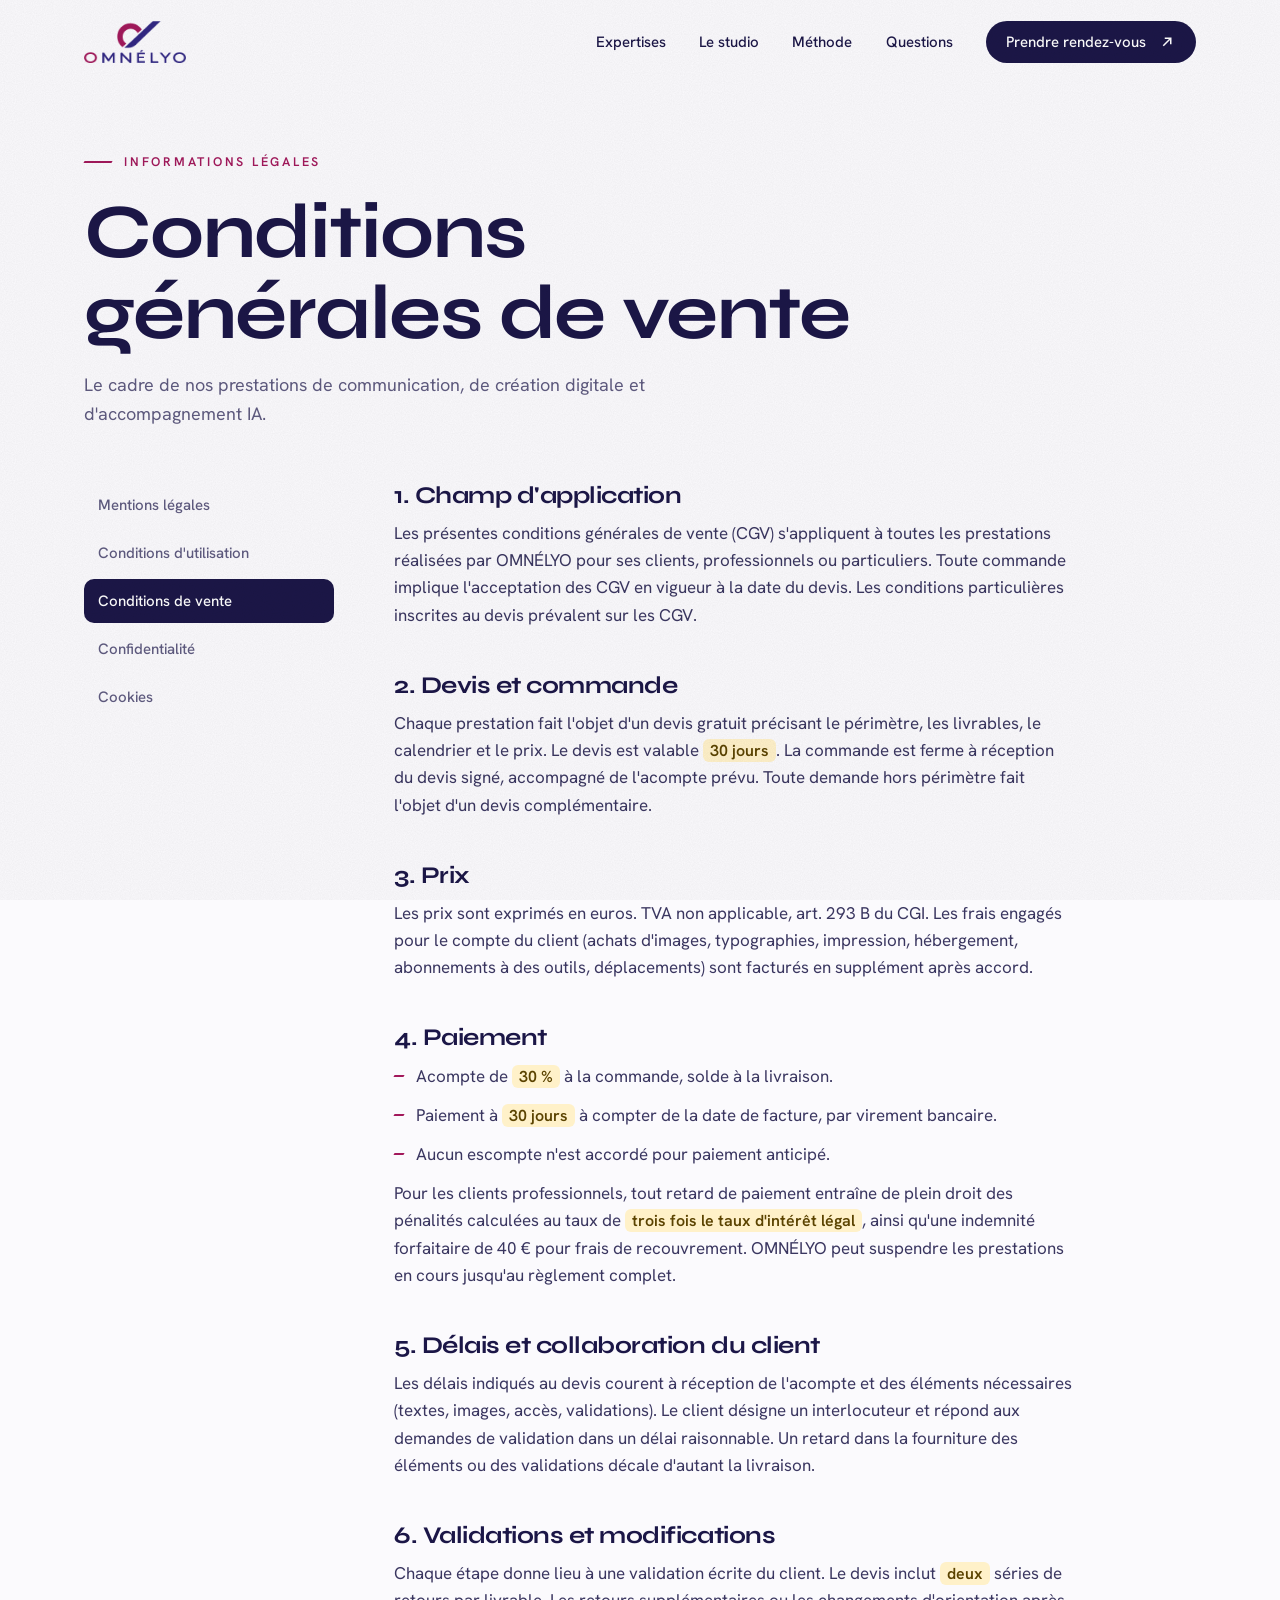
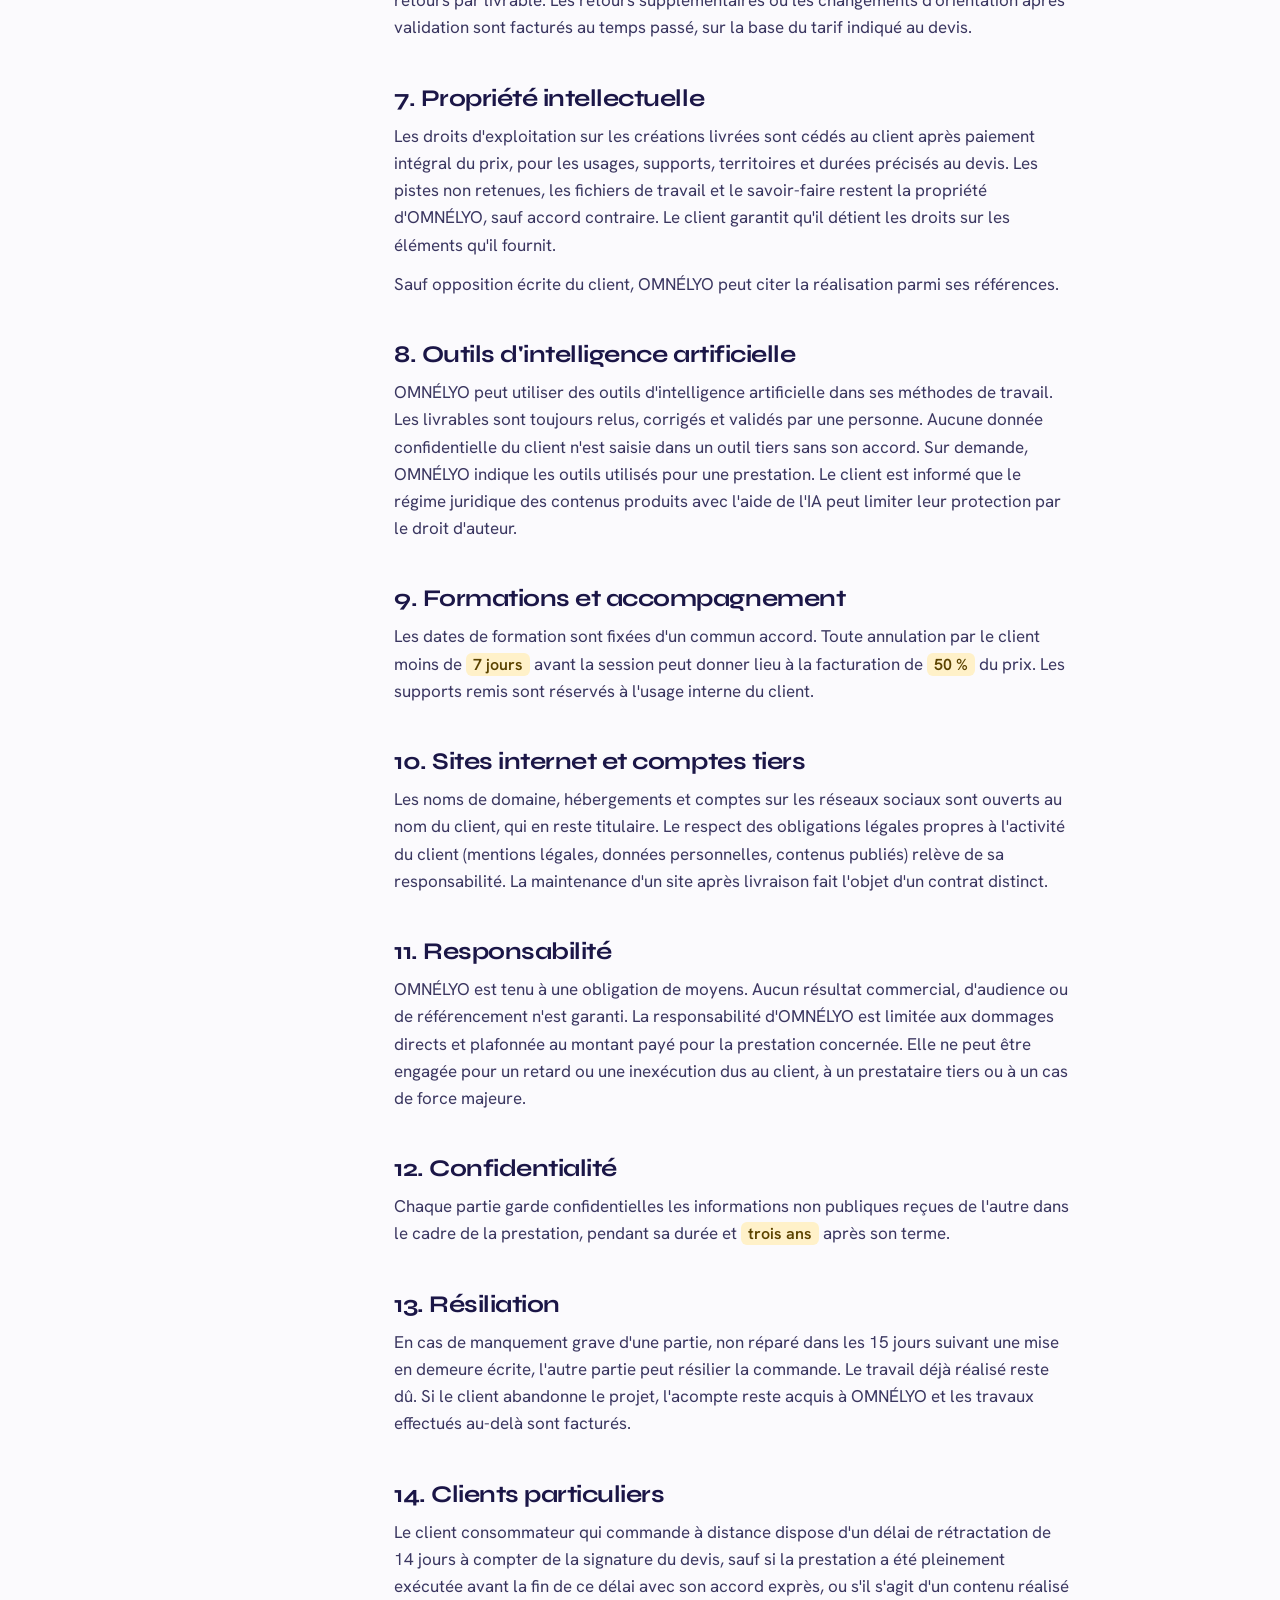
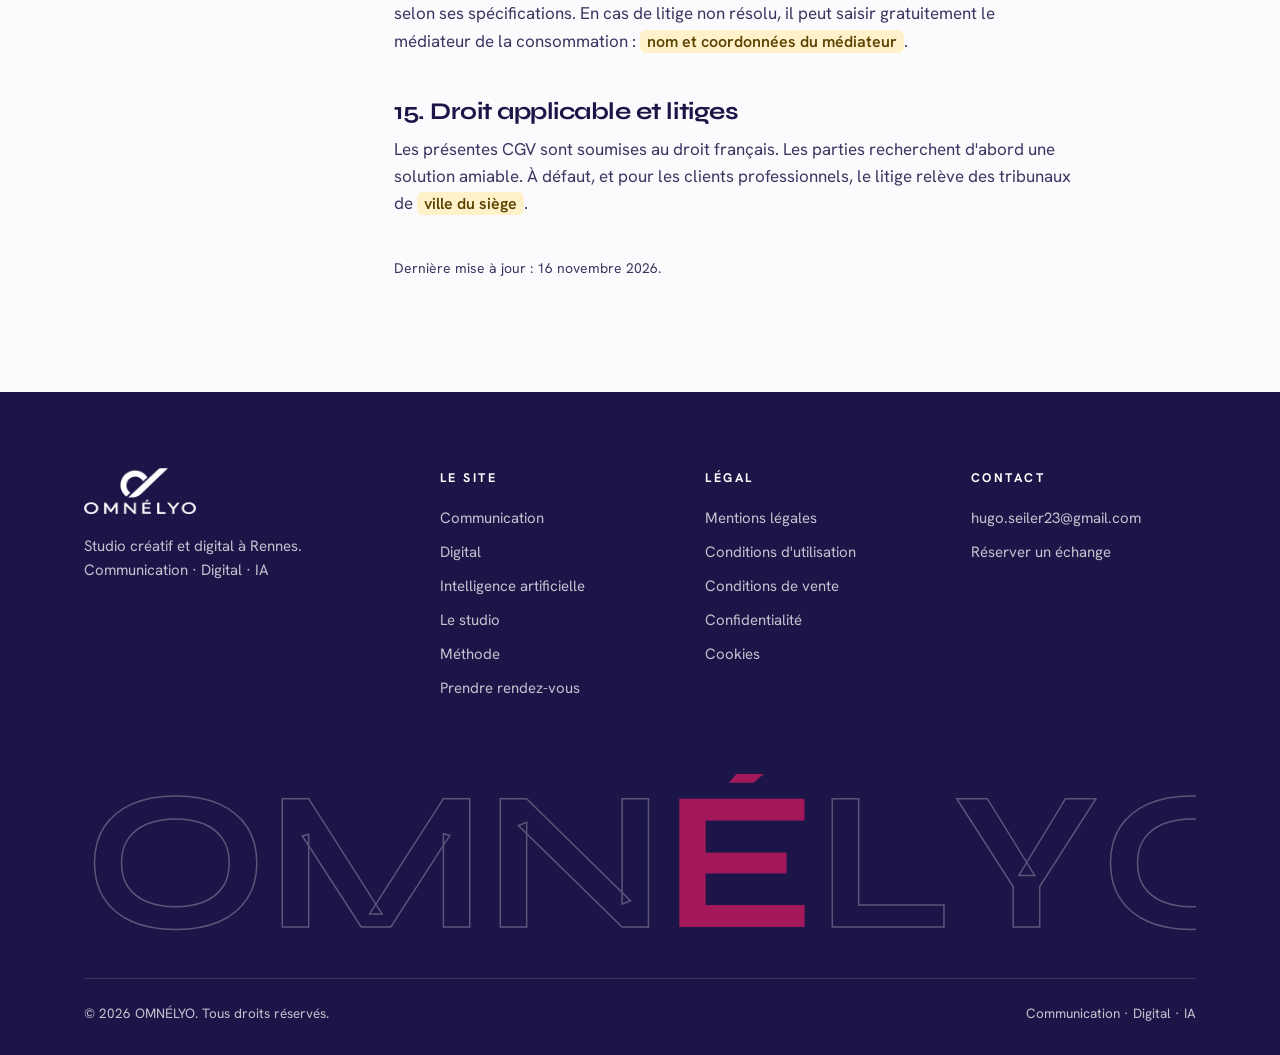
==== commit a7fe02d1: "Mentions légales : éditeur, directeur de la publication, hébergeur Co-Authored-By: Claude Fable 5.2 " ====
--- a/cgv/index.html
+++ b/cgv/index.html
@@ -58,7 +58,7 @@
         <h2>2. Devis et commande</h2>
         <p>Chaque prestation fait l'objet d'un devis gratuit précisant le périmètre, les livrables, le calendrier et le prix. Le devis est valable <span class="todo">30 jours</span>. La commande est ferme à réception du devis signé, accompagné de l'acompte prévu. Toute demande hors périmètre fait l'objet d'un devis complémentaire.</p>
         <h2>3. Prix</h2>
-        <p>Les prix sont exprimés en euros. <span class="todo">Préciser : « hors taxes, TVA en sus au taux en vigueur » ou « TVA non applicable, art. 293 B du CGI »</span>. Les frais engagés pour le compte du client (achats d'images, typographies, impression, hébergement, abonnements à des outils, déplacements) sont facturés en supplément après accord.</p>
+        <p>Les prix sont exprimés en euros. TVA non applicable, art. 293 B du CGI. Les frais engagés pour le compte du client (achats d'images, typographies, impression, hébergement, abonnements à des outils, déplacements) sont facturés en supplément après accord.</p>
         <h2>4. Paiement</h2>
         <ul>
           <li>Acompte de <span class="todo">30 %</span> à la commande, solde à la livraison.</li>
